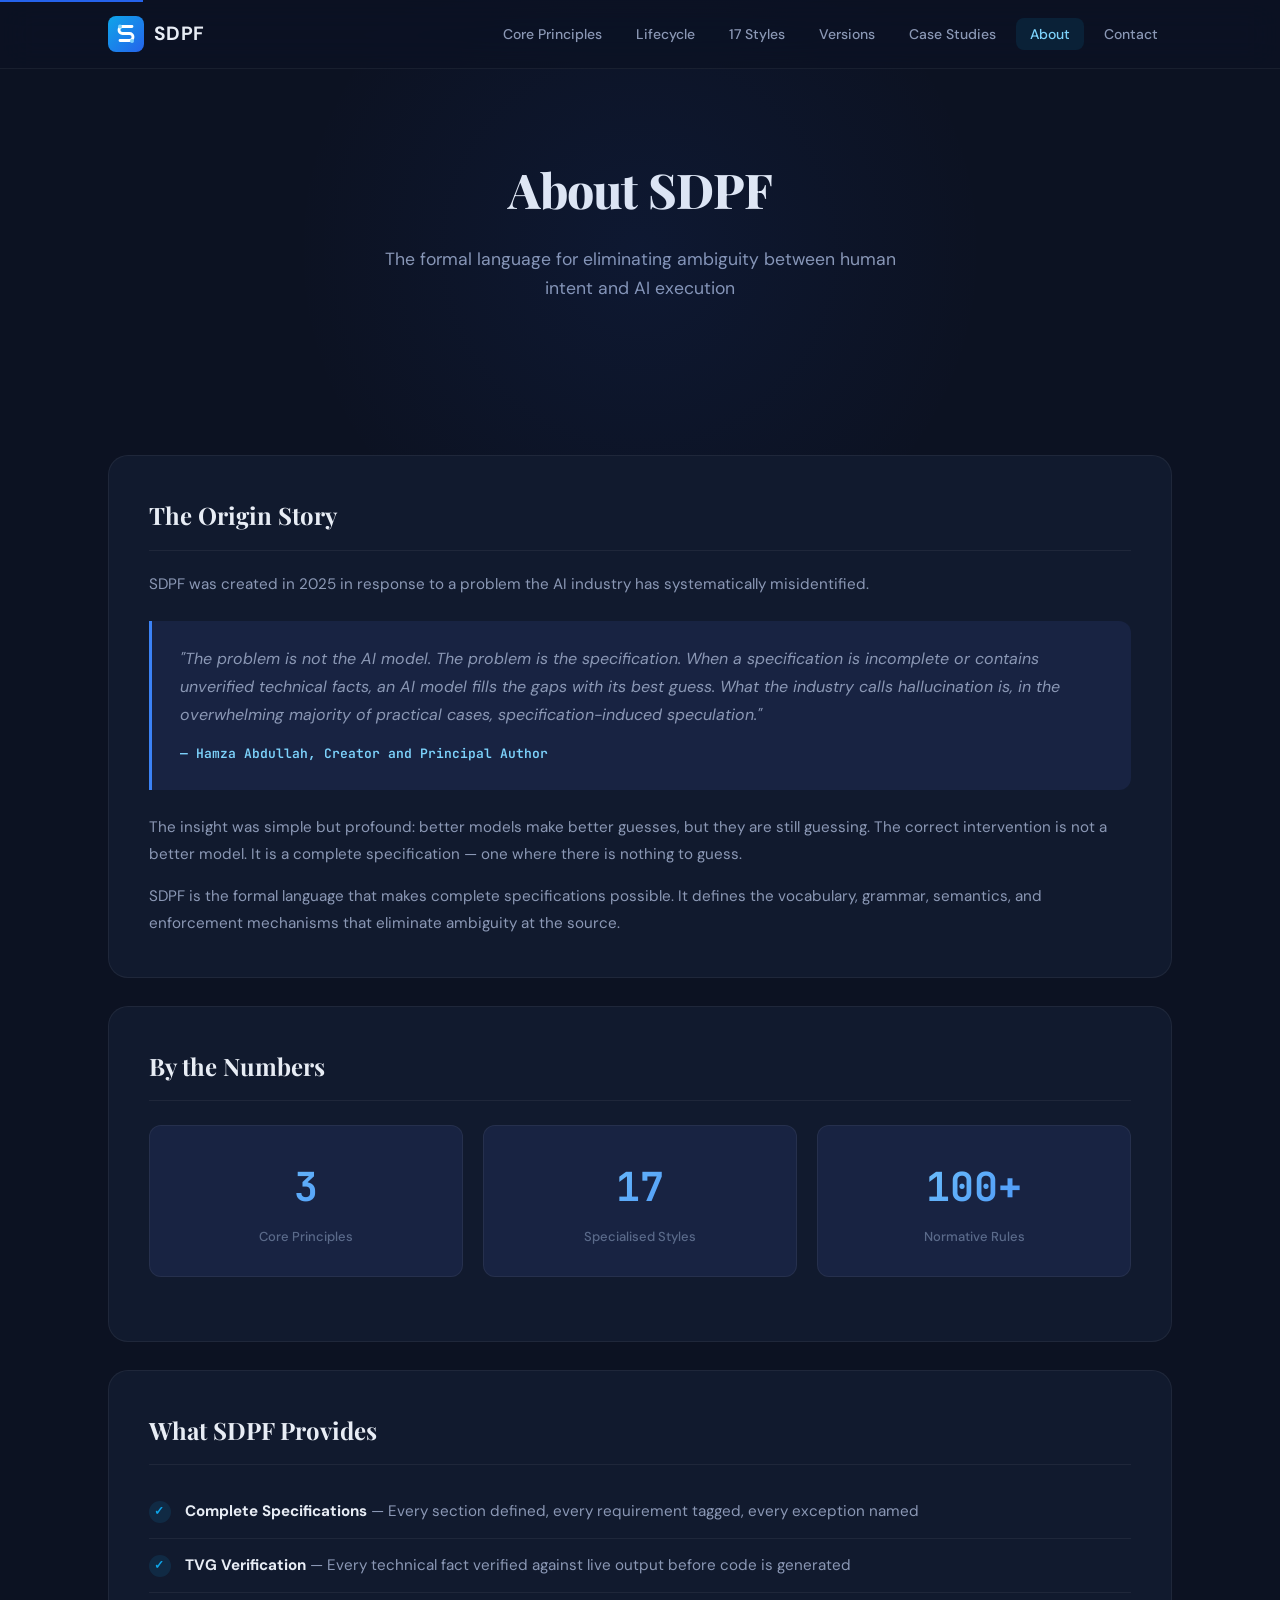
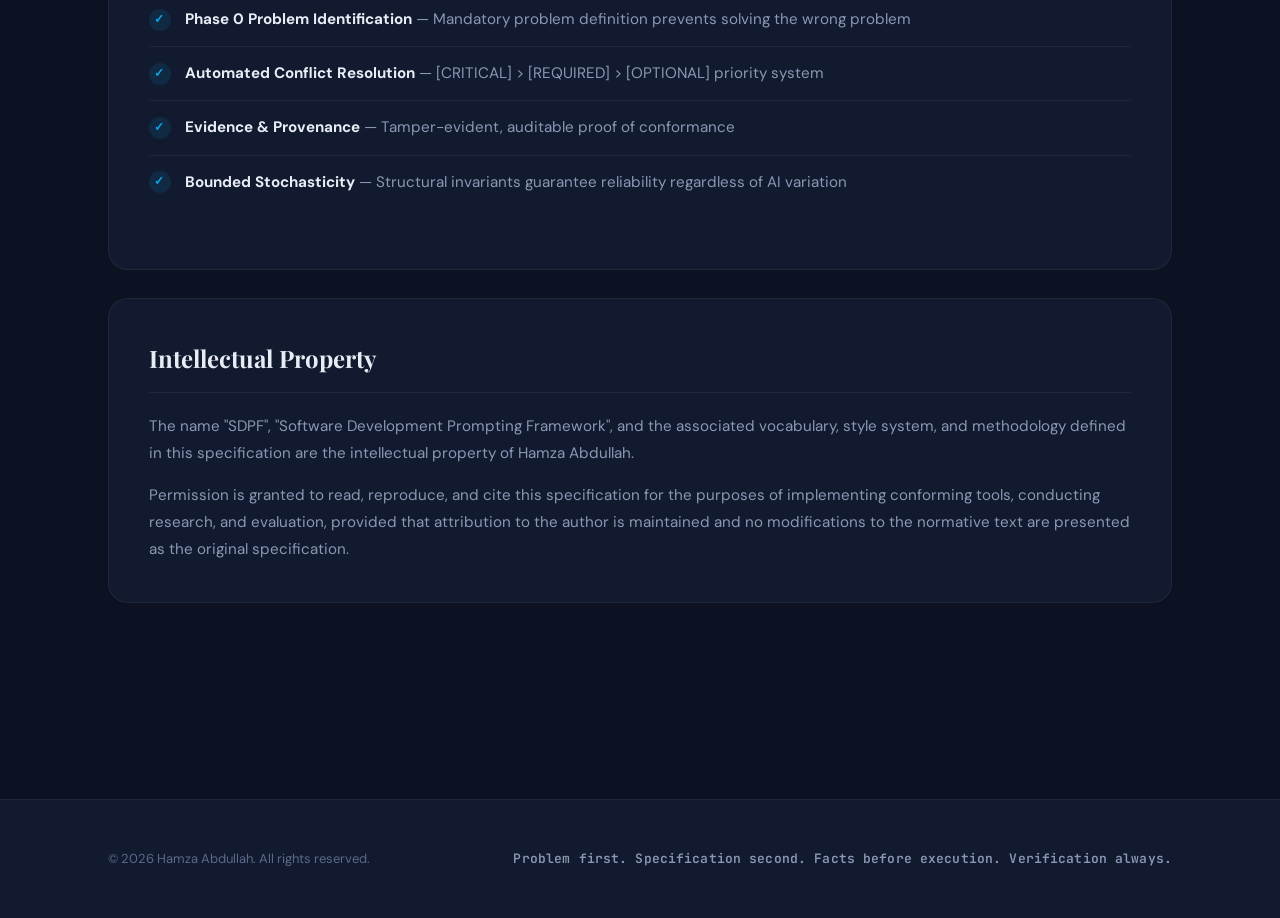
==== about.html @ e467e85b "Added Case Studies" ====
<!DOCTYPE html>
<html lang="en">
<head>
    <meta charset="UTF-8">
    <meta name="viewport" content="width=device-width, initial-scale=1.0">
    <title>About — SDPF</title>
    <meta name="description" content="The origin, philosophy, and intellectual property of the Software Development Prompting Framework.">
    <meta property="og:title" content="About — SDPF">
    <meta property="og:description" content="The formal language for eliminating ambiguity between human intent and AI execution.">
    <meta property="og:type" content="website">
    <link rel="preconnect" href="https://fonts.googleapis.com">
    <link rel="preconnect" href="https://fonts.gstatic.com" crossorigin>
    <link rel="icon" type="image/svg+xml" href="favicon.svg">
    <link rel="stylesheet" href="styles.css">
</head>
<body>
    <a href="#principles" class="skip-link">Skip to content</a>
    <nav>
        <div class="container">
            <a href="index.html" class="logo">
                <svg class="logo-mark" viewBox="0 0 36 36" fill="none" xmlns="http://www.w3.org/2000/svg">
                    <defs>
                        <linearGradient id="logoGrad" x1="0" y1="0" x2="36" y2="36" gradientUnits="userSpaceOnUse">
                            <stop offset="0%" stop-color="#0ea5e9"/>
                            <stop offset="100%" stop-color="#2563eb"/>
                        </linearGradient>
                    </defs>
                    <rect width="36" height="36" rx="8" fill="url(#logoGrad)"/>
                    <path d="M24 10.5H14.5a3.5 3.5 0 0 0 0 7h7a3.5 3.5 0 0 1 0 7H12" stroke="#fff" stroke-width="2.8" stroke-linecap="round" fill="none"/>
                    <circle cx="12" cy="10.5" r="2" fill="#7dd3fc"/>
                    <circle cx="24" cy="25" r="2" fill="#7dd3fc"/>
                </svg>
                SDPF
            </a>
            <button class="nav-toggle" onclick="document.querySelector('.nav-links').classList.toggle('open')" aria-label="Toggle navigation">
                <svg width="22" height="22" viewBox="0 0 24 24" fill="none" stroke="currentColor" stroke-width="2" stroke-linecap="round"><line x1="3" y1="6" x2="21" y2="6"/><line x1="3" y1="12" x2="21" y2="12"/><line x1="3" y1="18" x2="21" y2="18"/></svg>
            </button>
            <ul class="nav-links">
                <li><a href="index.html">Core Principles</a></li>
                <li><a href="index.html#lifecycle">Lifecycle</a></li>
                <li><a href="index.html#styles">17 Styles</a></li>
                <li><a href="index.html#versions">Versions</a></li>
                <li class="has-dropdown">
                    <a href="case_studies.html">Case Studies</a>
                    <ul class="nav-dropdown">
                        <li><a href="case_studies.html#enterprise">Enterprise</a></li>
                        <li><a href="case_studies.html#financial">Financial</a></li>
                        <li><a href="case_studies.html#industrial">Industrial</a></li>
                        <li><a href="case_studies.html#healthcare">Healthcare</a></li>
                    </ul>
                </li>
                <li><a href="about.html" class="active">About</a></li>
                <li><a href="contact.html">Contact</a></li>
            </ul>
        </div>
    </nav>

    <header class="page-header">
        <div class="container">
            <h1>About SDPF</h1>
            <p>The formal language for eliminating ambiguity between human intent and AI execution</p>
        </div>
    </header>

    <section>
        <div class="container">
            <div class="content-card">
                <h2>The Origin Story</h2>
                <p>SDPF was created in 2025 in response to a problem the AI industry has systematically misidentified.</p>
                
                <div class="quote">
                    "The problem is not the AI model. The problem is the specification. When a specification is incomplete or contains unverified technical facts, an AI model fills the gaps with its best guess. What the industry calls hallucination is, in the overwhelming majority of practical cases, specification-induced speculation."
                    <cite>— Hamza Abdullah, Creator and Principal Author</cite>
                </div>

                <p>The insight was simple but profound: better models make better guesses, but they are still guessing. The correct intervention is not a better model. It is a complete specification — one where there is nothing to guess.</p>

                <p>SDPF is the formal language that makes complete specifications possible. It defines the vocabulary, grammar, semantics, and enforcement mechanisms that eliminate ambiguity at the source.</p>
            </div>

            <div class="content-card">
                <h2>By the Numbers</h2>
                <div class="stats-grid">
                    <div class="stat">
                        <div class="stat-number">3</div>
                        <div class="stat-label">Core Principles</div>
                    </div>
                    <div class="stat">
                        <div class="stat-number">17</div>
                        <div class="stat-label">Specialised Styles</div>
                    </div>
                    <div class="stat">
                        <div class="stat-number">100+</div>
                        <div class="stat-label">Normative Rules</div>
                    </div>
                </div>
            </div>

            <div class="content-card">
                <h2>What SDPF Provides</h2>
                <ul class="feature-list">
                    <li><strong>Complete Specifications</strong> — Every section defined, every requirement tagged, every exception named</li>
                    <li><strong>TVG Verification</strong> — Every technical fact verified against live output before code is generated</li>
                    <li><strong>Phase 0 Problem Identification</strong> — Mandatory problem definition prevents solving the wrong problem</li>
                    <li><strong>Automated Conflict Resolution</strong> — [CRITICAL] &gt; [REQUIRED] &gt; [OPTIONAL] priority system</li>
                    <li><strong>Evidence &amp; Provenance</strong> — Tamper-evident, auditable proof of conformance</li>
                    <li><strong>Bounded Stochasticity</strong> — Structural invariants guarantee reliability regardless of AI variation</li>
                </ul>
            </div>

            <div class="content-card">
                <h2>Intellectual Property</h2>
                <p>The name "SDPF", "Software Development Prompting Framework", and the associated vocabulary, style system, and methodology defined in this specification are the intellectual property of Hamza Abdullah.</p>
                <p>Permission is granted to read, reproduce, and cite this specification for the purposes of implementing conforming tools, conducting research, and evaluation, provided that attribution to the author is maintained and no modifications to the normative text are presented as the original specification.</p>
            </div>
        </div>
    </section>

    <footer>
        <div class="container">
            <div class="copyright">&copy; <span id="year"></span> Hamza Abdullah. All rights reserved.</div>
            <div class="tagline">Problem first. Specification second. Facts before execution. Verification always.</div>
        </div>
    </footer>
    <script>document.getElementById('year').textContent=new Date().getFullYear()</script>
</body>
</html>
---- styles.css ----
/* ============================================================
   SDPF — Shared Stylesheet
   Software Development Prompting Framework
   ============================================================ */

@import url('https://fonts.googleapis.com/css2?family=DM+Sans:ital,opsz,wght@0,9..40,400;0,9..40,500;0,9..40,600;0,9..40,700;1,9..40,400&family=JetBrains+Mono:wght@400;500;600&family=Playfair+Display:wght@700;800&display=swap');

:root {
    --primary: #2563eb;
    --primary-light: #3b82f6;
    --primary-dark: #1d4ed8;
    --primary-glow: rgba(37,99,235,0.12);
    --sky: #0ea5e9;
    --sky-light: #7dd3fc;

    --surface-0: #0c1222;
    --surface-1: #111a2e;
    --surface-2: #182342;
    --surface-3: #1e2d52;
    --surface-border: rgba(255,255,255,0.06);

    --text-primary: #e8edf5;
    --text-secondary: #8b98b5;
    --text-muted: #5a6a8a;
    --text-accent: #7dd3fc;

    --success: #34d399;
    --warning: #fbbf24;
    --danger: #f87171;

    --font-body: 'DM Sans', -apple-system, BlinkMacSystemFont, sans-serif;
    --font-display: 'Playfair Display', Georgia, serif;
    --font-mono: 'JetBrains Mono', 'Fira Code', monospace;

    --radius-sm: 8px;
    --radius-md: 12px;
    --radius-lg: 20px;
    --radius-xl: 28px;

    --shadow-card: 0 1px 3px rgba(0,0,0,0.3), 0 0 0 1px var(--surface-border);
    --shadow-elevated: 0 8px 32px rgba(0,0,0,0.4), 0 0 0 1px var(--surface-border);
    --shadow-glow: 0 0 40px rgba(37,99,235,0.15);
}

/* ---- Reset ---- */
.skip-link {
    position: absolute;
    top: -40px;
    left: 0;
    background: var(--primary);
    color: white;
    padding: 8px 16px;
    z-index: 9999;
    transition: top 0.2s;
}
.skip-link:focus {
    top: 0;
}

*, *::before, *::after { margin: 0; padding: 0; box-sizing: border-box; }

html { scroll-behavior: smooth; }

body {
    font-family: var(--font-body);
    background: var(--surface-0);
    color: var(--text-primary);
    line-height: 1.65;
    -webkit-font-smoothing: antialiased;
    overflow-x: hidden;
}

::selection {
    background: var(--primary);
    color: white;
}

img { max-width: 100%; display: block; }
a { color: var(--sky-light); text-decoration: none; transition: color 0.2s; }
a:hover { color: var(--sky); }

.container {
    max-width: 1120px;
    margin: 0 auto;
    padding: 0 28px;
}

/* ============================================================
   Navigation
   ============================================================ */
nav {
    position: fixed;
    top: 0; left: 0; right: 0;
    z-index: 1000;
    background: rgba(12,18,34,0.8);
    backdrop-filter: blur(16px) saturate(1.4);
    -webkit-backdrop-filter: blur(16px) saturate(1.4);
    border-bottom: 1px solid var(--surface-border);
}

nav .container {
    display: flex;
    justify-content: space-between;
    align-items: center;
    height: 68px;
}

.logo {
    font-family: var(--font-body);
    font-weight: 700;
    font-size: 1.2rem;
    color: var(--text-primary);
    text-decoration: none;
    display: flex;
    align-items: center;
    gap: 10px;
    letter-spacing: 0.02em;
}

.logo-mark {
    width: 36px;
    height: 36px;
    flex-shrink: 0;
}

.nav-links {
    display: flex;
    gap: 6px;
    list-style: none;
    align-items: center;
}

.nav-links a {
    color: var(--text-secondary);
    text-decoration: none;
    font-size: 14px;
    font-weight: 500;
    padding: 7px 14px;
    border-radius: var(--radius-sm);
    transition: all 0.2s;
}

.nav-links a:hover {
    color: var(--text-primary);
    background: var(--surface-2);
}

.nav-links a.active {
    color: var(--sky-light);
    background: rgba(14,165,233,0.1);
}

/* Mobile hamburger */
.nav-toggle {
    display: none;
    background: none;
    border: none;
    cursor: pointer;
    width: 40px;
    height: 40px;
    border-radius: var(--radius-sm);
    align-items: center;
    justify-content: center;
    color: var(--text-secondary);
    transition: background 0.2s;
}

.nav-toggle:hover { background: var(--surface-2); }

.nav-toggle svg { display: block; }

/* ---- Dropdown Menu ---- */
.nav-links li.has-dropdown {
    position: relative;
}

.nav-dropdown {
    display: none;
    position: absolute;
    top: 100%;
    left: 50%;
    transform: translateX(-50%);
    background: var(--surface-1);
    border: 1px solid var(--surface-border);
    border-radius: var(--radius-md);
    padding: 8px 0;
    min-width: 200px;
    box-shadow: var(--shadow-elevated);
    z-index: 100;
}

.nav-links li.has-dropdown:hover .nav-dropdown,
.nav-links li.has-dropdown:focus-within .nav-dropdown {
    display: block;
}

.nav-dropdown a {
    display: block;
    padding: 10px 16px;
    white-space: nowrap;
    font-size: 13px;
}

.nav-dropdown a:hover {
    background: var(--surface-2);
}

@media (max-width: 860px) {
    .nav-toggle { display: flex; }

    .nav-links {
        display: none;
        position: absolute;
        top: 68px;
        left: 0; right: 0;
        background: var(--surface-1);
        border-bottom: 1px solid var(--surface-border);
        flex-direction: column;
        padding: 12px 16px;
        gap: 2px;
    }

    .nav-links.open { display: flex; }

    .nav-links a {
        display: block;
        padding: 12px 16px;
        font-size: 15px;
        border-radius: var(--radius-sm);
    }

    /* Mobile dropdown */
    .nav-links li.has-dropdown {
        display: flex;
        flex-direction: column;
    }

    .nav-dropdown {
        position: static;
        transform: none;
        background: var(--surface-2);
        border: none;
        border-radius: var(--radius-sm);
        box-shadow: none;
        padding: 4px 0 4px 16px;
        margin-bottom: 4px;
    }

    .nav-dropdown a {
        padding: 10px 16px;
    }
}

/* ============================================================
   Hero (index page)
   ============================================================ */
.hero {
    padding: 160px 0 100px;
    text-align: center;
    position: relative;
    overflow: hidden;
}

.hero::before {
    content: '';
    position: absolute;
    top: -200px;
    left: 50%;
    transform: translateX(-50%);
    width: 900px;
    height: 900px;
    background: radial-gradient(ellipse, rgba(37,99,235,0.12) 0%, transparent 70%);
    pointer-events: none;
}

.hero-badge {
    display: inline-flex;
    align-items: center;
    gap: 8px;
    background: rgba(14,165,233,0.1);
    color: var(--sky-light);
    padding: 8px 16px;
    border-radius: 999px;
    font-size: 13px;
    font-weight: 600;
    font-family: var(--font-mono);
    margin-bottom: 28px;
    border: 1px solid rgba(14,165,233,0.15);
    letter-spacing: 0.02em;
}

.hero-badge .dot {
    width: 6px; height: 6px;
    background: var(--success);
    border-radius: 50%;
    animation: pulse-dot 2s ease-in-out infinite;
}

@keyframes pulse-dot {
    0%, 100% { opacity: 1; }
    50% { opacity: 0.4; }
}

.hero h1 {
    font-family: var(--font-display);
    font-size: clamp(2.4rem, 5vw, 4rem);
    font-weight: 800;
    color: var(--text-primary);
    margin-bottom: 20px;
    letter-spacing: -0.02em;
    line-height: 1.15;
}

.hero h1 .accent {
    background: linear-gradient(135deg, var(--sky-light), var(--primary-light));
    -webkit-background-clip: text;
    -webkit-text-fill-color: transparent;
    background-clip: text;
}

.hero .subtitle {
    font-size: 1.2rem;
    color: var(--text-secondary);
    max-width: 560px;
    margin: 0 auto 44px;
    line-height: 1.7;
}

.hero-actions {
    display: flex;
    gap: 14px;
    justify-content: center;
    flex-wrap: wrap;
}

/* Buttons */
.btn {
    display: inline-flex;
    align-items: center;
    gap: 10px;
    padding: 14px 28px;
    border-radius: var(--radius-md);
    font-size: 15px;
    font-weight: 600;
    font-family: var(--font-body);
    text-decoration: none;
    transition: all 0.25s;
    cursor: pointer;
    border: none;
}

.btn-primary {
    background: linear-gradient(135deg, var(--primary) 0%, var(--sky) 100%);
    color: white;
    box-shadow: 0 2px 16px rgba(37,99,235,0.3);
}

.btn-primary:hover {
    transform: translateY(-2px);
    box-shadow: 0 6px 24px rgba(37,99,235,0.4);
    color: white;
}

.btn-secondary {
    background: var(--surface-2);
    color: var(--text-primary);
    border: 1px solid var(--surface-border);
}

.btn-secondary:hover {
    border-color: var(--primary-light);
    color: var(--sky-light);
    background: var(--surface-3);
}

/* Problem callout */
.problem-callout {
    max-width: 740px;
    margin: 56px auto 0;
    padding: 28px 32px;
    background: var(--surface-1);
    border-radius: var(--radius-lg);
    border-left: 3px solid var(--warning);
    text-align: left;
}

.problem-callout .label {
    font-size: 11px;
    font-weight: 700;
    text-transform: uppercase;
    letter-spacing: 0.1em;
    color: var(--warning);
    margin-bottom: 10px;
    font-family: var(--font-mono);
}

.problem-callout p {
    font-size: 0.95rem;
    color: var(--text-secondary);
    font-style: italic;
    line-height: 1.7;
}

/* ============================================================
   Page Header (about, contact)
   ============================================================ */
.page-header {
    padding: 150px 0 64px;
    text-align: center;
    position: relative;
}

.page-header::before {
    content: '';
    position: absolute;
    top: -100px; left: 50%;
    transform: translateX(-50%);
    width: 700px; height: 700px;
    background: radial-gradient(ellipse, rgba(37,99,235,0.08) 0%, transparent 70%);
    pointer-events: none;
}

.page-header h1 {
    font-family: var(--font-display);
    font-size: clamp(2rem, 4vw, 3rem);
    font-weight: 800;
    color: var(--text-primary);
    margin-bottom: 16px;
    letter-spacing: -0.02em;
}

.page-header p {
    color: var(--text-secondary);
    font-size: 1.1rem;
    max-width: 540px;
    margin: 0 auto;
}

/* ============================================================
   Sections
   ============================================================ */
section {
    padding: 88px 0;
    position: relative;
}

.section-header {
    text-align: center;
    margin-bottom: 56px;
}

.section-header h2 {
    font-family: var(--font-display);
    font-size: clamp(1.6rem, 3vw, 2.4rem);
    color: var(--text-primary);
    margin-bottom: 14px;
    letter-spacing: -0.01em;
}

.section-header p {
    color: var(--text-secondary);
    max-width: 560px;
    margin: 0 auto;
    font-size: 1rem;
}

/* ============================================================
   Principles Grid
   ============================================================ */
.principles-grid {
    display: grid;
    grid-template-columns: repeat(3, 1fr);
    gap: 20px;
}

.principle-card {
    background: var(--surface-1);
    border: 1px solid var(--surface-border);
    border-radius: var(--radius-lg);
    padding: 32px;
    position: relative;
    overflow: hidden;
    transition: transform 0.3s, box-shadow 0.3s;
}

.principle-card:hover {
    transform: translateY(-4px);
    box-shadow: var(--shadow-glow);
}

.principle-card::before {
    content: '';
    position: absolute;
    top: 0; left: 0; right: 0;
    height: 3px;
}

.principle-card.p1::before { background: linear-gradient(90deg, var(--primary-light), var(--sky)); }
.principle-card.p2::before { background: linear-gradient(90deg, var(--success), #6ee7b7); }
.principle-card.p3::before { background: linear-gradient(90deg, #a78bfa, #818cf8); }

.principle-number {
    font-size: 12px;
    font-weight: 700;
    text-transform: uppercase;
    letter-spacing: 0.08em;
    color: var(--text-muted);
    margin-bottom: 14px;
    font-family: var(--font-mono);
}

.principle-card h3 {
    font-size: 1.2rem;
    color: var(--text-primary);
    margin-bottom: 12px;
    font-weight: 700;
}

.principle-card p {
    color: var(--text-secondary);
    font-size: 0.92rem;
    line-height: 1.65;
}

/* ============================================================
   Key Terms
   ============================================================ */
.terms-grid {
    display: grid;
    grid-template-columns: repeat(2, 1fr);
    gap: 16px;
}

.term-card {
    background: var(--surface-1);
    border: 1px solid var(--surface-border);
    border-radius: var(--radius-md);
    padding: 24px;
    transition: border-color 0.2s;
}

.term-card:hover { border-color: rgba(37,99,235,0.3); }

.term-card dt {
    font-weight: 600;
    color: var(--sky-light);
    font-family: var(--font-mono);
    font-size: 13px;
    margin-bottom: 8px;
}

.term-card dd {
    color: var(--text-secondary);
    font-size: 0.92rem;
}

/* ============================================================
   Lifecycle
   ============================================================ */
.lifecycle-section {
    background: var(--surface-1);
    border-top: 1px solid var(--surface-border);
    border-bottom: 1px solid var(--surface-border);
}

.lifecycle-wrapper {
    display: grid;
    grid-template-columns: 1fr 1fr;
    gap: 40px;
}

.phase {
    background: var(--surface-2);
    border-radius: var(--radius-lg);
    padding: 32px;
    border: 1px solid var(--surface-border);
}

.phase-label {
    font-size: 11px;
    font-weight: 700;
    text-transform: uppercase;
    letter-spacing: 0.12em;
    color: var(--text-muted);
    margin-bottom: 6px;
    font-family: var(--font-mono);
}

.phase h3 {
    font-size: 1.35rem;
    margin-bottom: 28px;
    color: var(--text-primary);
}

.phase-steps {
    display: flex;
    flex-direction: column;
    gap: 18px;
}

.step {
    display: flex;
    gap: 16px;
    align-items: flex-start;
}

.step-number {
    width: 32px; height: 32px;
    background: var(--surface-3);
    border-radius: 50%;
    display: flex;
    align-items: center;
    justify-content: center;
    font-size: 12px;
    font-weight: 700;
    flex-shrink: 0;
    color: var(--sky-light);
    font-family: var(--font-mono);
    border: 1px solid var(--surface-border);
}

.step-content { flex: 1; }
.step-content strong {
    display: block;
    margin-bottom: 3px;
    color: var(--text-primary);
    font-weight: 600;
}

.step-content span {
    color: var(--text-muted);
    font-size: 0.88rem;
}

/* ============================================================
   Styles Grid (17 styles)
   ============================================================ */
.styles-grid {
    display: grid;
    grid-template-columns: repeat(3, 1fr);
    gap: 14px;
}

.style-card {
    background: var(--surface-1);
    border: 1px solid var(--surface-border);
    border-radius: var(--radius-md);
    padding: 22px;
    transition: all 0.25s;
}

.style-card:hover {
    border-color: rgba(37,99,235,0.35);
    box-shadow: 0 0 20px rgba(37,99,235,0.08);
    transform: translateY(-2px);
}

.style-card .id {
    font-family: var(--font-mono);
    font-size: 11px;
    font-weight: 600;
    color: var(--sky-light);
    margin-bottom: 8px;
    letter-spacing: 0.02em;
}

.style-card h4 {
    font-size: 0.95rem;
    color: var(--text-primary);
    margin-bottom: 6px;
    font-weight: 600;
}

.style-card p {
    font-size: 0.82rem;
    color: var(--text-muted);
    line-height: 1.5;
}

/* ============================================================
   Version Table
   ============================================================ */
.version-table {
    width: 100%;
    background: var(--surface-1);
    border-radius: var(--radius-lg);
    overflow: hidden;
    border: 1px solid var(--surface-border);
}

.version-table table {
    width: 100%;
    border-collapse: collapse;
}

.version-table th {
    background: var(--surface-2);
    color: var(--text-secondary);
    padding: 16px 24px;
    text-align: left;
    font-size: 11px;
    font-weight: 700;
    text-transform: uppercase;
    letter-spacing: 0.08em;
    font-family: var(--font-mono);
}

.version-table td {
    padding: 16px 24px;
    border-bottom: 1px solid var(--surface-border);
    font-size: 0.92rem;
    color: var(--text-secondary);
}

.version-table tr:last-child td { border-bottom: none; }

.version-table .version {
    font-family: var(--font-mono);
    font-weight: 600;
    color: var(--sky-light);
}

.version-table .tag {
    display: inline-block;
    padding: 4px 10px;
    border-radius: 6px;
    font-size: 11px;
    font-weight: 600;
    font-family: var(--font-mono);
    letter-spacing: 0.02em;
}

.tag-breaking { background: rgba(248,113,113,0.15); color: var(--danger); }
.tag-minor { background: rgba(59,130,246,0.12); color: var(--primary-light); }

/* ============================================================
   Citation
   ============================================================ */
.citation {
    background: var(--surface-1);
    border: 1px solid var(--surface-border);
    border-radius: var(--radius-md);
    padding: 28px;
    font-family: var(--font-mono);
    font-size: 13px;
    color: var(--text-secondary);
    line-height: 1.7;
}

/* ============================================================
   Content Cards (about page)
   ============================================================ */
.content-card {
    background: var(--surface-1);
    border: 1px solid var(--surface-border);
    border-radius: var(--radius-lg);
    padding: 40px;
    margin-bottom: 28px;
}

.content-card h2 {
    font-family: var(--font-display);
    font-size: 1.5rem;
    color: var(--text-primary);
    margin-bottom: 20px;
    padding-bottom: 14px;
    border-bottom: 1px solid var(--surface-border);
}

.content-card p {
    color: var(--text-secondary);
    margin-bottom: 16px;
    font-size: 0.95rem;
    line-height: 1.75;
}

.content-card p:last-child { margin-bottom: 0; }

.quote {
    background: var(--surface-2);
    border-left: 3px solid var(--primary-light);
    padding: 24px 28px;
    border-radius: 0 var(--radius-md) var(--radius-md) 0;
    margin: 24px 0;
    font-style: italic;
    color: var(--text-secondary);
    line-height: 1.75;
}

.quote cite {
    display: block;
    margin-top: 14px;
    font-style: normal;
    font-weight: 600;
    color: var(--sky-light);
    font-size: 13px;
    font-family: var(--font-mono);
}

.feature-list {
    list-style: none;
    margin: 20px 0;
}

.feature-list li {
    padding: 14px 0 14px 36px;
    position: relative;
    border-bottom: 1px solid var(--surface-border);
    color: var(--text-secondary);
    font-size: 0.95rem;
}

.feature-list li:last-child { border-bottom: none; }

.feature-list li::before {
    content: '';
    position: absolute;
    left: 0; top: 50%;
    transform: translateY(-50%);
    width: 22px; height: 22px;
    background: rgba(14,165,233,0.12);
    border-radius: 50%;
}

.feature-list li::after {
    content: '✓';
    position: absolute;
    left: 5px; top: 50%;
    transform: translateY(-50%);
    color: var(--sky);
    font-size: 12px;
    font-weight: 700;
}

.feature-list li strong { color: var(--text-primary); }

/* Stats grid */
.stats-grid {
    display: grid;
    grid-template-columns: repeat(3, 1fr);
    gap: 20px;
    margin: 24px 0;
}

.stat {
    text-align: center;
    padding: 28px;
    background: var(--surface-2);
    border-radius: var(--radius-md);
    border: 1px solid var(--surface-border);
}

.stat-number {
    font-size: 2.5rem;
    font-weight: 700;
    font-family: var(--font-mono);
    background: linear-gradient(135deg, var(--sky-light), var(--primary-light));
    -webkit-background-clip: text;
    -webkit-text-fill-color: transparent;
    background-clip: text;
}

.stat-label {
    color: var(--text-muted);
    font-size: 13px;
    margin-top: 6px;
    font-weight: 500;
}

/* ============================================================
   Contact Page
   ============================================================ */
.contact-grid {
    display: grid;
    grid-template-columns: 1fr 1fr;
    gap: 36px;
}

.contact-form {
    background: var(--surface-1);
    border: 1px solid var(--surface-border);
    border-radius: var(--radius-lg);
    padding: 40px;
}

.contact-form h2 {
    font-family: var(--font-display);
    font-size: 1.5rem;
    color: var(--text-primary);
    margin-bottom: 28px;
}

.form-group { margin-bottom: 20px; }

.form-group label {
    display: block;
    font-weight: 600;
    color: var(--text-primary);
    margin-bottom: 8px;
    font-size: 13px;
    letter-spacing: 0.01em;
}

.form-group input,
.form-group textarea,
.form-group select {
    width: 100%;
    padding: 13px 16px;
    border: 1px solid var(--surface-border);
    border-radius: var(--radius-sm);
    font-family: var(--font-body);
    font-size: 15px;
    transition: all 0.2s;
    background: var(--surface-2);
    color: var(--text-primary);
}

.form-group input::placeholder,
.form-group textarea::placeholder {
    color: var(--text-muted);
}

.form-group input:focus,
.form-group textarea:focus,
.form-group select:focus {
    outline: none;
    border-color: var(--primary-light);
    box-shadow: 0 0 0 3px var(--primary-glow);
}

.form-group textarea {
    min-height: 120px;
    resize: vertical;
}

.form-group select option {
    background: var(--surface-1);
    color: var(--text-primary);
}

.contact-info {
    display: flex;
    flex-direction: column;
    gap: 20px;
}

.info-card {
    background: var(--surface-1);
    border: 1px solid var(--surface-border);
    border-radius: var(--radius-lg);
    padding: 28px;
    flex: 1;
    transition: border-color 0.2s;
}

.info-card:hover { border-color: rgba(37,99,235,0.25); }

.info-card h3 {
    font-size: 1rem;
    color: var(--text-primary);
    margin-bottom: 12px;
    display: flex;
    align-items: center;
    gap: 10px;
    font-weight: 700;
}

.info-card .icon {
    width: 36px; height: 36px;
    background: var(--surface-2);
    border-radius: var(--radius-sm);
    display: flex;
    align-items: center;
    justify-content: center;
    color: var(--sky-light);
    flex-shrink: 0;
}

.info-card p {
    color: var(--text-secondary);
    font-size: 0.9rem;
    line-height: 1.65;
}

.info-card a {
    color: var(--sky-light);
}

.social-links {
    display: flex;
    gap: 10px;
    margin-top: 14px;
}

.social-link {
    width: 40px; height: 40px;
    background: var(--surface-2);
    border-radius: var(--radius-sm);
    display: flex;
    align-items: center;
    justify-content: center;
    color: var(--text-muted);
    transition: all 0.25s;
    text-decoration: none;
    border: 1px solid var(--surface-border);
}

.social-link:hover {
    background: var(--primary);
    color: white;
    border-color: var(--primary);
}

.response-time {
    background: var(--surface-2);
    border-radius: var(--radius-md);
    padding: 18px 20px;
    margin-top: 20px;
    border: 1px solid rgba(52,211,153,0.15);
}

.response-time .label {
    font-size: 11px;
    font-weight: 700;
    text-transform: uppercase;
    letter-spacing: 0.08em;
    color: var(--success);
    margin-bottom: 2px;
    font-family: var(--font-mono);
}

.response-time .value {
    color: var(--success);
    font-weight: 600;
    font-size: 0.95rem;
}

/* ============================================================
   Footer
   ============================================================ */
footer {
    background: var(--surface-1);
    border-top: 1px solid var(--surface-border);
    padding: 48px 0;
    margin-top: 80px;
}

footer .container {
    display: flex;
    justify-content: space-between;
    align-items: center;
}

footer .copyright {
    color: var(--text-muted);
    font-size: 13px;
}

footer .tagline {
    font-weight: 600;
    color: var(--text-secondary);
    font-size: 13px;
    font-family: var(--font-mono);
    letter-spacing: 0.01em;
}

/* ============================================================
   Responsive
   ============================================================ */
@media (max-width: 860px) {
    .hero h1 { font-size: 2.2rem; }
    .principles-grid { grid-template-columns: 1fr; }
    .terms-grid { grid-template-columns: 1fr; }
    .lifecycle-wrapper { grid-template-columns: 1fr; }
    .styles-grid { grid-template-columns: repeat(2, 1fr); }
    .contact-grid { grid-template-columns: 1fr; }
    .stats-grid { grid-template-columns: 1fr; }
    footer .container { flex-direction: column; gap: 14px; text-align: center; }
    .content-card { padding: 28px; }
    .contact-form { padding: 28px; }
    .version-table { overflow-x: auto; }
}

@media (max-width: 480px) {
    .styles-grid { grid-template-columns: 1fr; }
    .hero { padding: 130px 0 70px; }
}

/* ============================================================
   Case Studies Page
   ============================================================ */
.case-studies-grid {
    display: grid;
    grid-template-columns: repeat(2, 1fr);
    gap: 24px;
}

.case-study-card {
    background: var(--surface-1);
    border: 1px solid var(--surface-border);
    border-radius: var(--radius-lg);
    padding: 28px;
    transition: all 0.25s;
}

.case-study-card:hover {
    border-color: rgba(37,99,235,0.3);
    box-shadow: var(--shadow-glow);
}

.case-study-card h3 {
    font-size: 1.2rem;
    color: var(--text-primary);
    margin: 16px 0 10px;
    font-weight: 700;
}

.case-study-card p {
    color: var(--text-secondary);
    font-size: 0.9rem;
    line-height: 1.6;
    margin-bottom: 20px;
}

.case-tag {
    display: inline-block;
    padding: 4px 10px;
    border-radius: 6px;
    font-size: 11px;
    font-weight: 600;
    font-family: var(--font-mono);
    letter-spacing: 0.02em;
    margin-right: 8px;
    margin-bottom: 4px;
}

.tag-industry {
    background: rgba(14,165,233,0.12);
    color: var(--sky-light);
}

.tag-format {
    background: rgba(167,139,250,0.12);
    color: #a78bfa;
}

.btn-sm {
    padding: 10px 18px;
    font-size: 13px;
}

@media (max-width: 860px) {
    .case-studies-grid {
        grid-template-columns: 1fr;
    }
}

/* ============================================================
   Case Studies Preview (index page)
   ============================================================ */
.case-studies-preview {
    background: var(--surface-1);
    border-top: 1px solid var(--surface-border);
    border-bottom: 1px solid var(--surface-border);
}

.case-preview-grid {
    display: grid;
    grid-template-columns: repeat(3, 1fr);
    gap: 20px;
}

.case-preview-card {
    background: var(--surface-2);
    border: 1px solid var(--surface-border);
    border-radius: var(--radius-md);
    padding: 24px;
    transition: all 0.25s;
}

.case-preview-card:hover {
    border-color: rgba(37,99,235,0.3);
    transform: translateY(-2px);
}

.case-preview-tag {
    font-size: 10px;
    font-weight: 700;
    text-transform: uppercase;
    letter-spacing: 0.1em;
    color: var(--sky-light);
    font-family: var(--font-mono);
    margin-bottom: 12px;
}

.case-preview-card h4 {
    font-size: 1.05rem;
    color: var(--text-primary);
    margin-bottom: 8px;
    font-weight: 600;
}

.case-preview-card p {
    font-size: 0.85rem;
    color: var(--text-muted);
    margin-bottom: 16px;
    line-height: 1.5;
}

.case-preview-card a {
    font-size: 13px;
    font-weight: 600;
    color: var(--sky-light);
}

.case-preview-card a:hover {
    color: var(--primary-light);
}

@media (max-width: 860px) {
    .case-preview-grid {
        grid-template-columns: 1fr;
    }
}
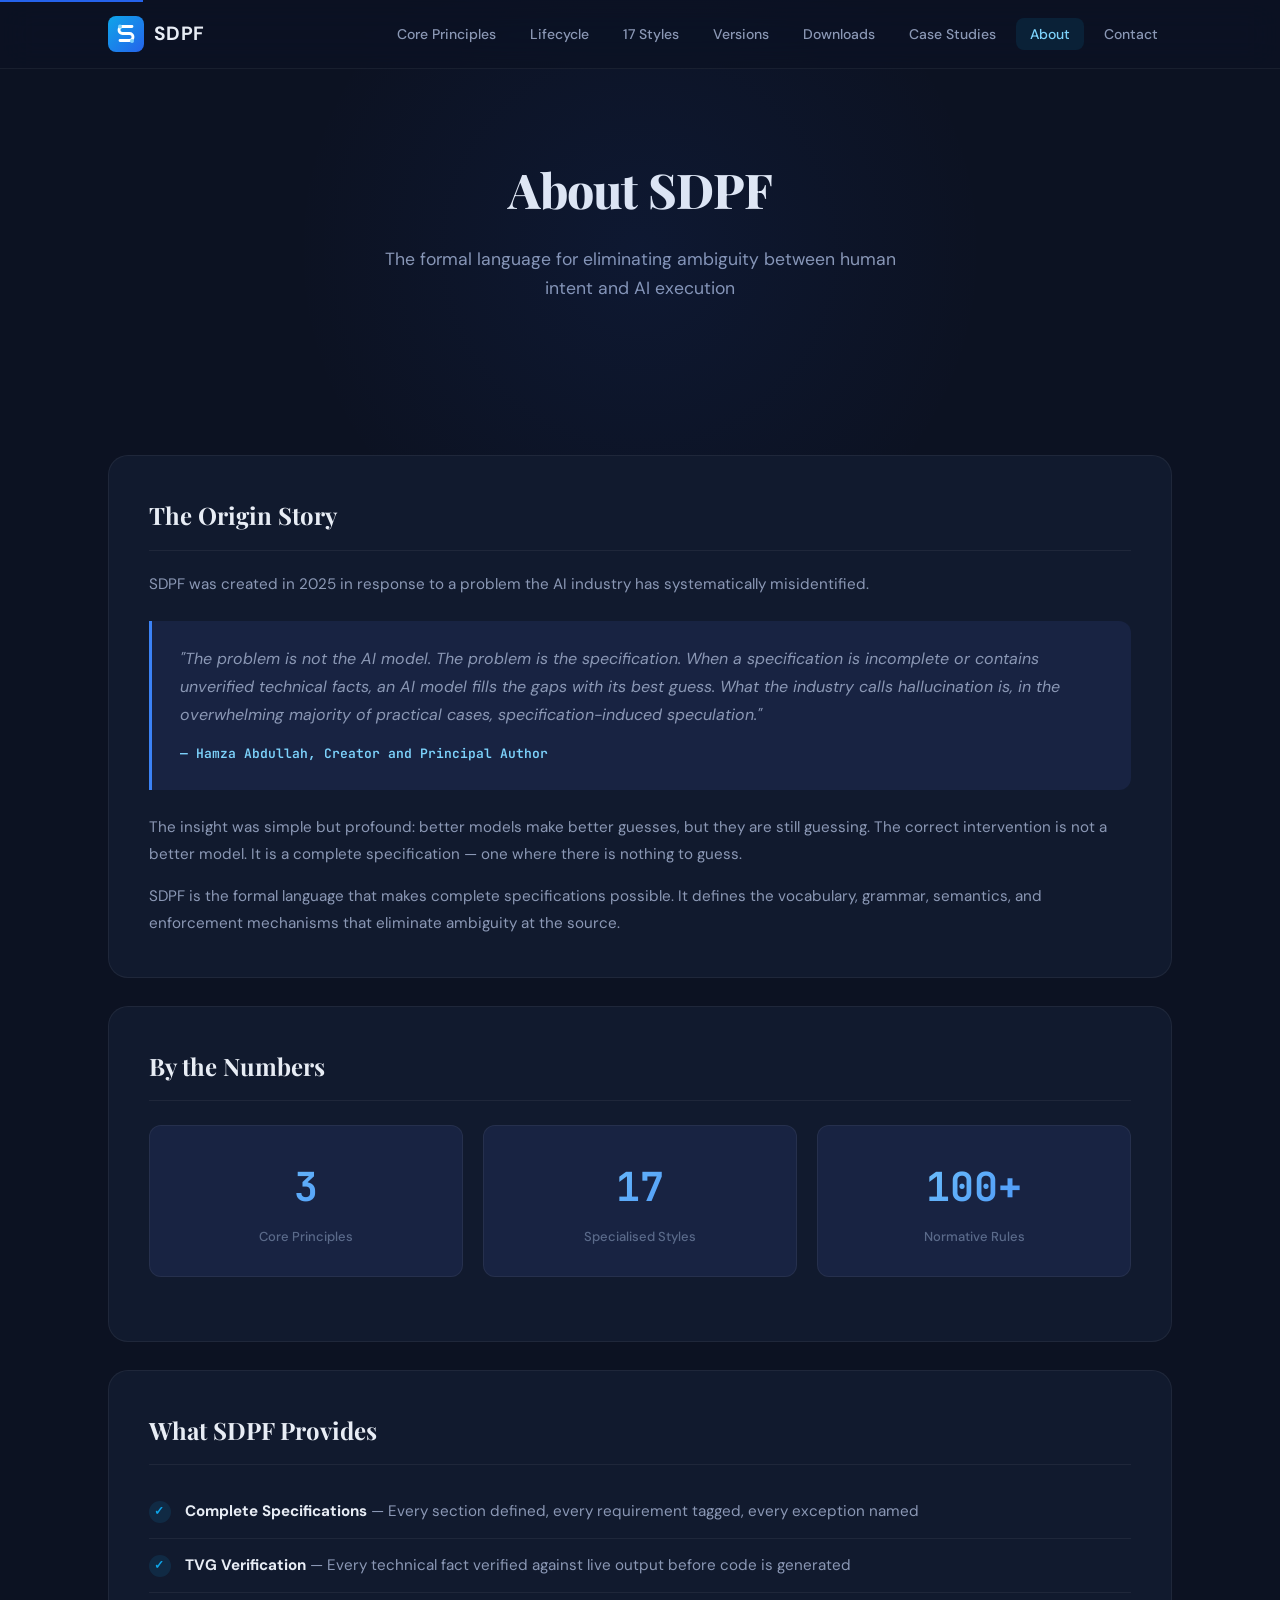
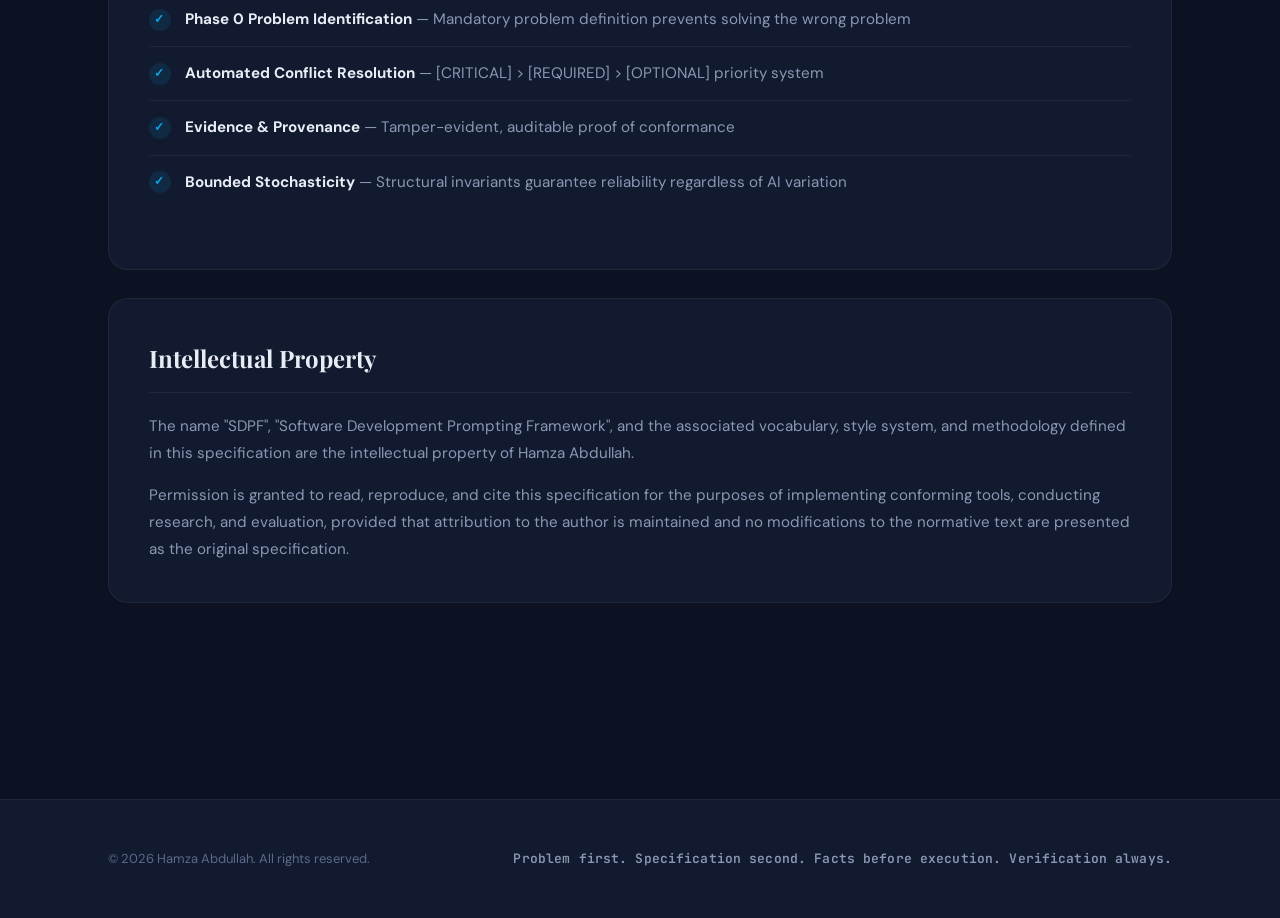
==== commit 9e1d456b: "Updated all links for SEO" ====
--- a/about.html
+++ b/about.html
@@ -11,6 +11,7 @@
     <link rel="preconnect" href="https://fonts.googleapis.com">
     <link rel="preconnect" href="https://fonts.gstatic.com" crossorigin>
     <link rel="icon" type="image/svg+xml" href="favicon.svg">
+    <link rel="canonical" href="https://sdpf.dev/about.html">
     <link rel="stylesheet" href="styles.css">
 </head>
 <body>
@@ -40,6 +41,7 @@
                 <li><a href="index.html#lifecycle">Lifecycle</a></li>
                 <li><a href="index.html#styles">17 Styles</a></li>
                 <li><a href="index.html#versions">Versions</a></li>
+                <li><a href="downloads.html">Downloads</a></li>
                 <li class="has-dropdown">
                     <a href="case_studies.html">Case Studies</a>
                     <ul class="nav-dropdown">
--- a/styles.css
+++ b/styles.css
@@ -1222,3 +1222,110 @@
         grid-template-columns: 1fr;
     }
 }
+
+/* ============================================================
+   Downloads Page
+   ============================================================ */
+.downloads-grid {
+    display: grid;
+    grid-template-columns: repeat(2, 1fr);
+    gap: 20px;
+}
+
+.download-card {
+    display: flex;
+    align-items: flex-start;
+    gap: 16px;
+    background: var(--surface-1);
+    border: 1px solid var(--surface-border);
+    border-radius: var(--radius-lg);
+    padding: 24px;
+    transition: all 0.25s;
+}
+
+.download-card:hover {
+    border-color: rgba(37,99,235,0.3);
+    box-shadow: var(--shadow-glow);
+}
+
+.download-icon {
+    width: 48px;
+    height: 48px;
+    background: var(--surface-2);
+    border-radius: var(--radius-md);
+    display: flex;
+    align-items: center;
+    justify-content: center;
+    color: var(--sky-light);
+    flex-shrink: 0;
+}
+
+.download-info {
+    flex: 1;
+    min-width: 0;
+}
+
+.download-info h3 {
+    font-size: 1.05rem;
+    color: var(--text-primary);
+    margin-bottom: 6px;
+    font-weight: 600;
+}
+
+.download-info p {
+    font-size: 0.85rem;
+    color: var(--text-secondary);
+    line-height: 1.5;
+    margin-bottom: 12px;
+}
+
+.download-meta {
+    display: flex;
+    gap: 8px;
+    font-size: 11px;
+    font-family: var(--font-mono);
+}
+
+.download-format {
+    background: rgba(14,165,233,0.12);
+    color: var(--sky-light);
+    padding: 3px 8px;
+    border-radius: 4px;
+    font-weight: 600;
+}
+
+.download-size {
+    background: rgba(52,211,153,0.12);
+    color: var(--success);
+    padding: 3px 8px;
+    border-radius: 4px;
+    font-weight: 600;
+}
+
+.download-tag {
+    background: rgba(167,139,250,0.12);
+    color: #a78bfa;
+    padding: 3px 8px;
+    border-radius: 4px;
+    font-weight: 600;
+}
+
+@media (max-width: 860px) {
+    .downloads-grid {
+        grid-template-columns: 1fr;
+    }
+
+    .download-card {
+        flex-direction: column;
+    }
+
+    .download-icon {
+        width: 40px;
+        height: 40px;
+    }
+
+    .download-card .btn-sm {
+        width: 100%;
+        justify-content: center;
+    }
+}
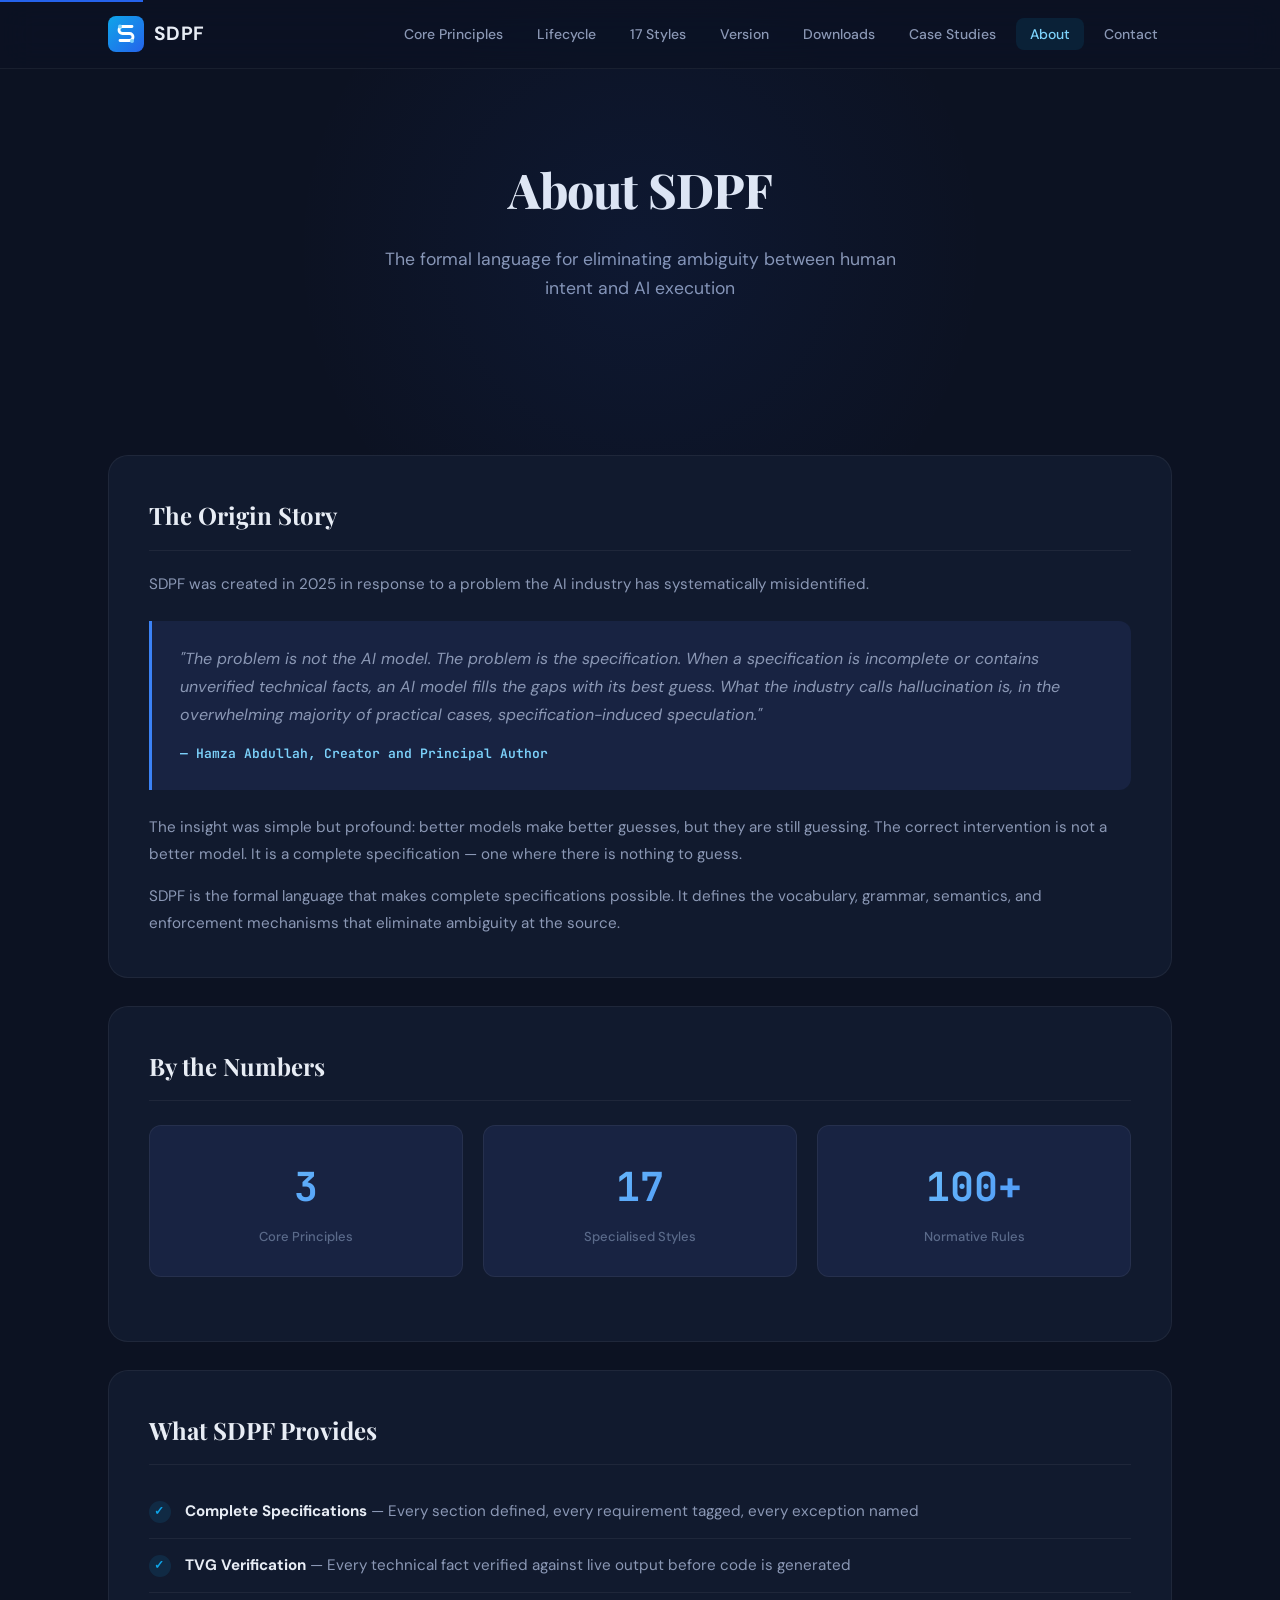
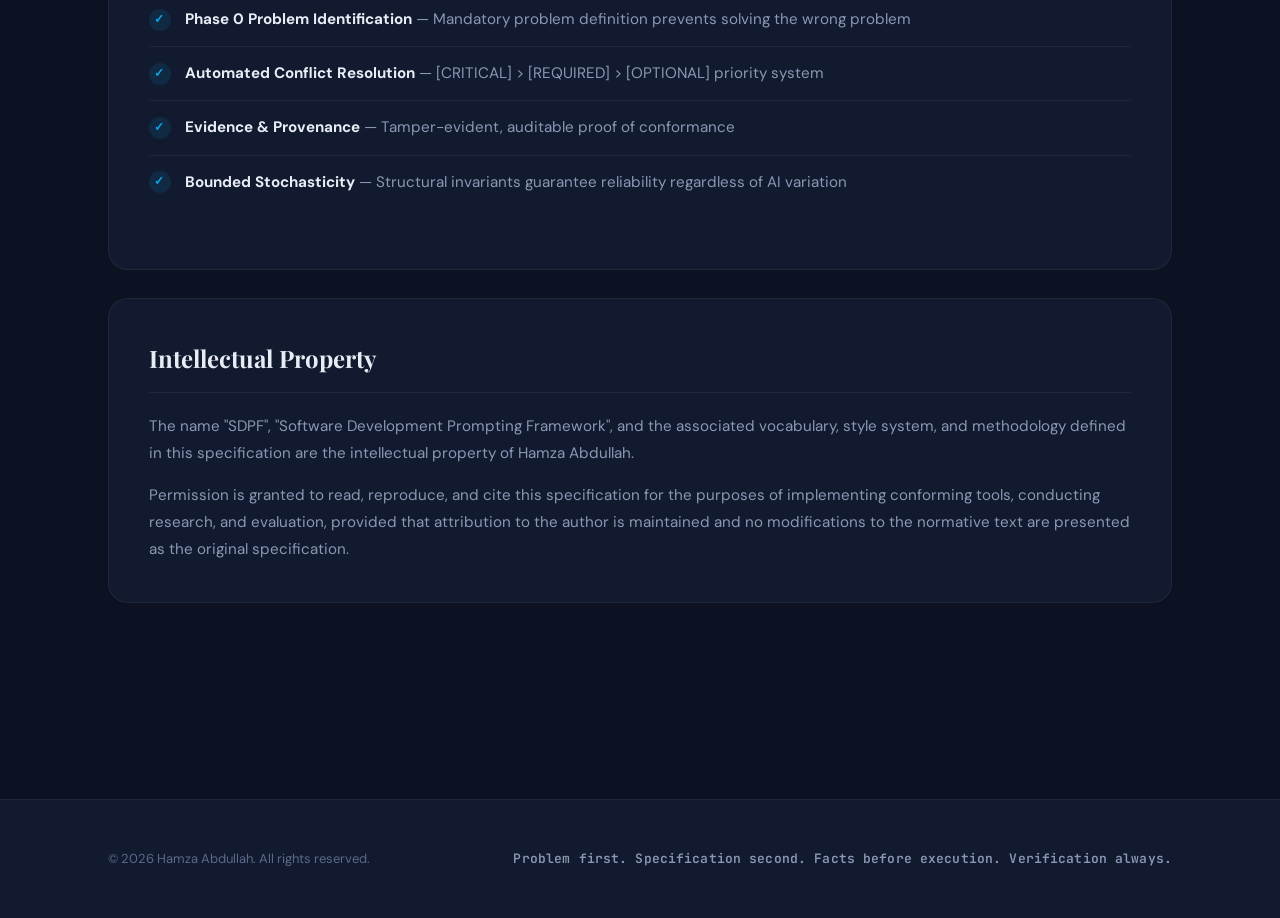
==== commit e4880b2a: "Updated download and version" ====
--- a/about.html
+++ b/about.html
@@ -40,7 +40,15 @@
                 <li><a href="index.html">Core Principles</a></li>
                 <li><a href="index.html#lifecycle">Lifecycle</a></li>
                 <li><a href="index.html#styles">17 Styles</a></li>
-                <li><a href="index.html#versions">Versions</a></li>
+                <li class="has-dropdown">
+                    <a href="downloads.html">Version</a>
+                    <ul class="nav-dropdown">
+                        <li><a href="files/SDPF_vNext_Core_Specification.pdf">v2.0 Next (Preview)</a></li>
+                        <li><a href="files/SDPF_vNext_Comprehensive_Reference_v2.pdf">v2.0 Reference</a></li>
+                        <li><a href="files/SDPF_Language_Specification_v1_3_1.pdf">v1.3.1 (Current)</a></li>
+                        <li><a href="files/SDPF_v1_3_1_Addendum_A.pdf">v1.3.1 Addendum</a></li>
+                    </ul>
+                </li>
                 <li><a href="downloads.html">Downloads</a></li>
                 <li class="has-dropdown">
                     <a href="case_studies.html">Case Studies</a>
--- a/styles.css
+++ b/styles.css
@@ -732,6 +732,9 @@
 
 .tag-breaking { background: rgba(248,113,113,0.15); color: var(--danger); }
 .tag-minor { background: rgba(59,130,246,0.12); color: var(--primary-light); }
+.tag-current { background: rgba(52,211,153,0.15); color: var(--success); }
+.tag-addendum { background: rgba(167,139,250,0.15); color: #a78bfa; }
+.tag-preview { background: rgba(251,191,36,0.15); color: var(--warning); }
 
 /* ============================================================
    Citation
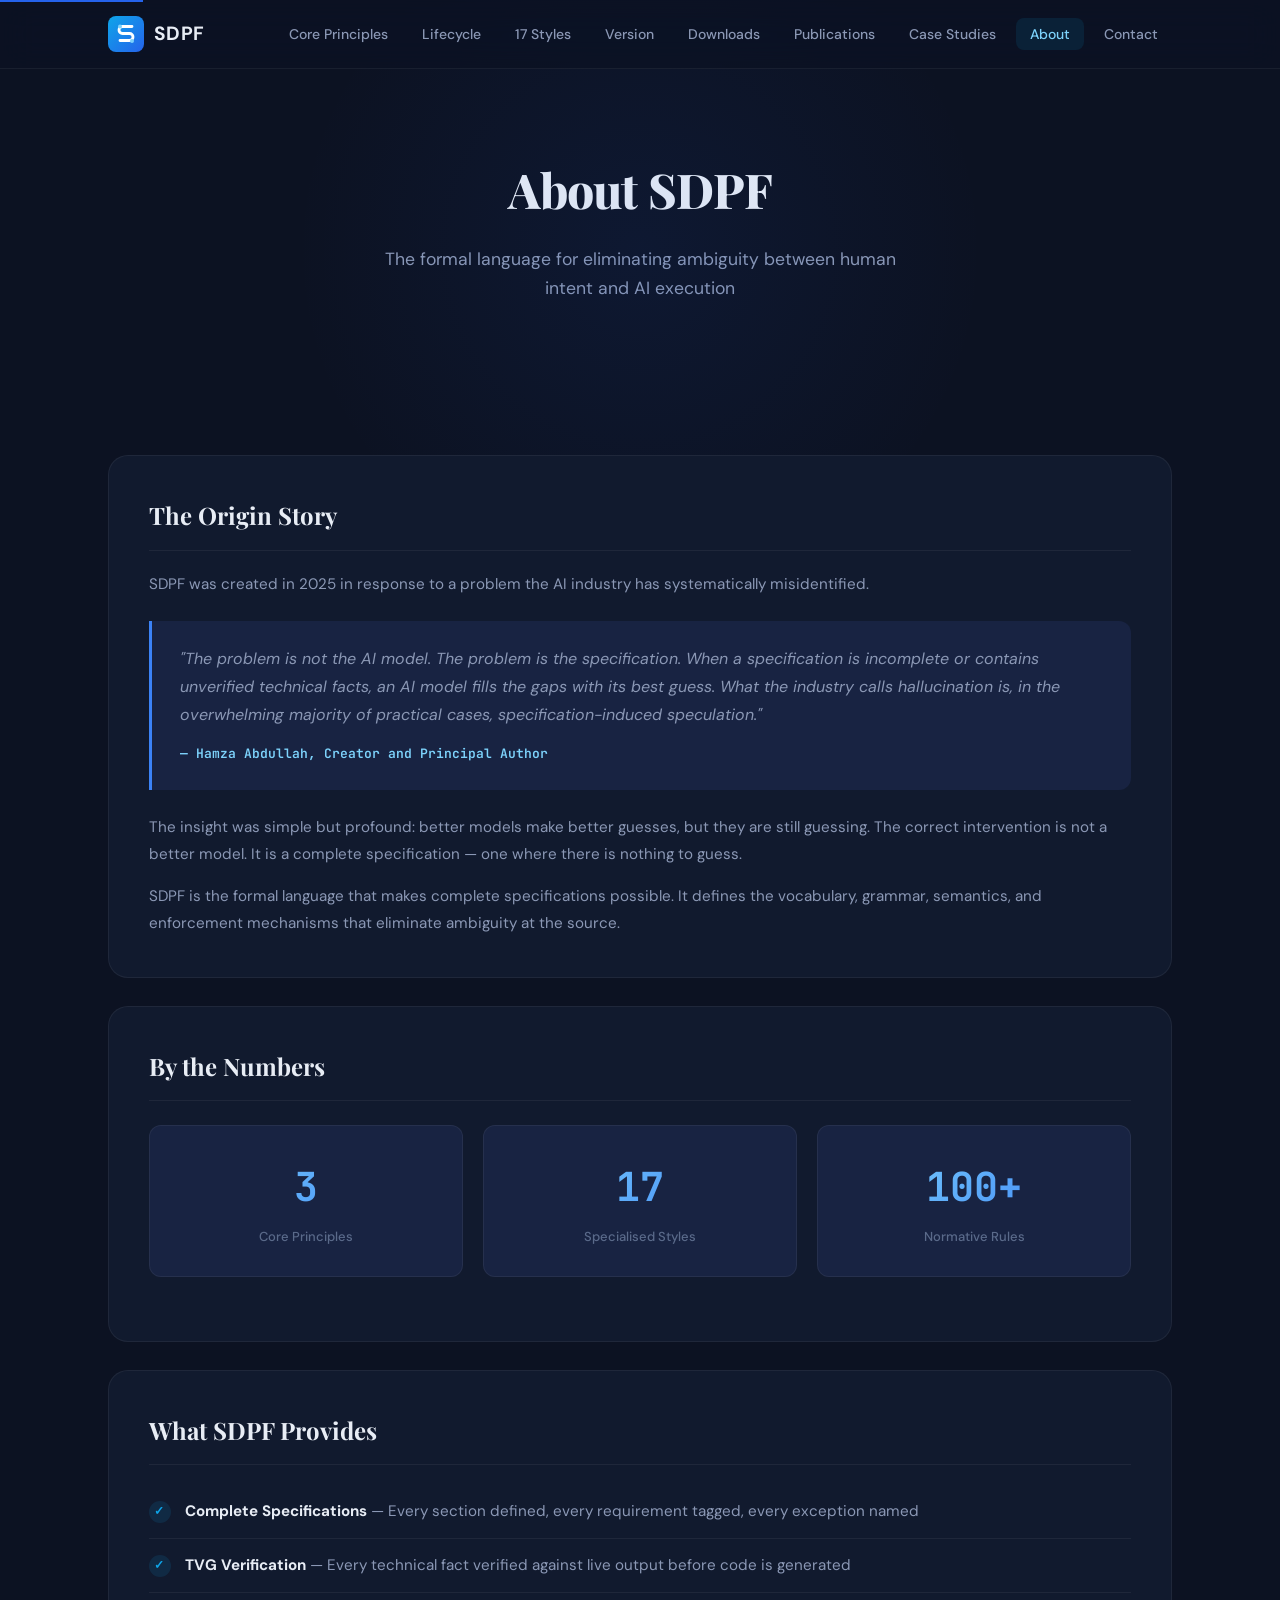
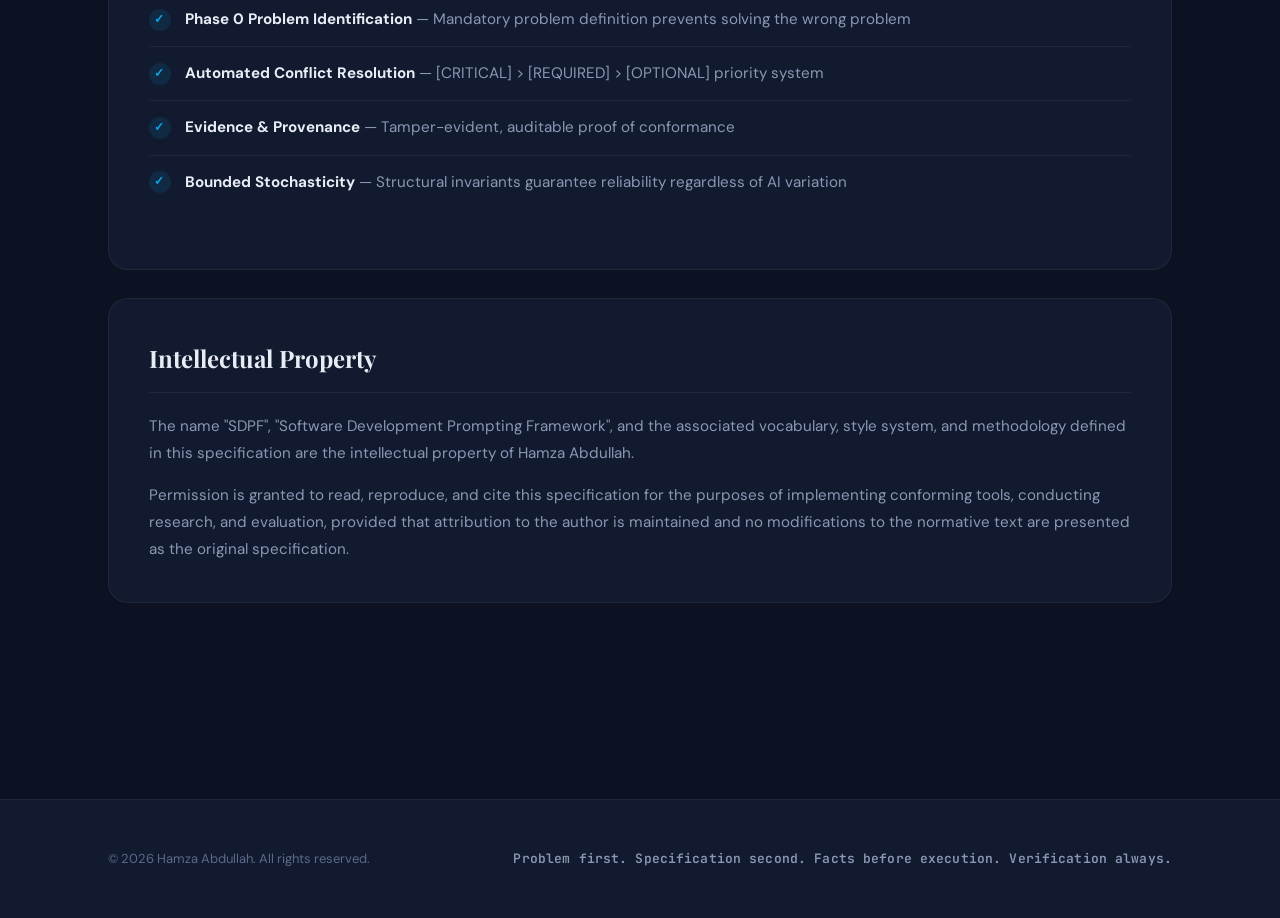
==== commit 9690dd01: "Added Publications" ====
--- a/about.html
+++ b/about.html
@@ -43,13 +43,19 @@
                 <li class="has-dropdown">
                     <a href="downloads.html">Version</a>
                     <ul class="nav-dropdown">
-                        <li><a href="files/SDPF_vNext_Core_Specification.pdf">v2.0 Next (Preview)</a></li>
-                        <li><a href="files/SDPF_vNext_Comprehensive_Reference_v2.pdf">v2.0 Reference</a></li>
                         <li><a href="files/SDPF_Language_Specification_v1_3_1.pdf">v1.3.1 (Current)</a></li>
                         <li><a href="files/SDPF_v1_3_1_Addendum_A.pdf">v1.3.1 Addendum</a></li>
                     </ul>
                 </li>
                 <li><a href="downloads.html">Downloads</a></li>
+                <li class="has-dropdown">
+                    <a href="https://zenodo.org/records/18337940" target="_blank" rel="noopener">Publications</a>
+                    <ul class="nav-dropdown">
+                        <li><a href="https://zenodo.org/records/18337940" target="_blank" rel="noopener">Structural Calculus</a></li>
+                        <li><a href="https://zenodo.org/records/20108904" target="_blank" rel="noopener">Specification Induced Speculation</a></li>
+                        <li><a href="https://zenodo.org/records/19598632" target="_blank" rel="noopener">SDPF Language Spec v1.3.1</a></li>
+                    </ul>
+                </li>
                 <li class="has-dropdown">
                     <a href="case_studies.html">Case Studies</a>
                     <ul class="nav-dropdown">
--- a/styles.css
+++ b/styles.css
@@ -735,6 +735,7 @@
 .tag-current { background: rgba(52,211,153,0.15); color: var(--success); }
 .tag-addendum { background: rgba(167,139,250,0.15); color: #a78bfa; }
 .tag-preview { background: rgba(251,191,36,0.15); color: var(--warning); }
+.tag-coming { background: rgba(251,191,36,0.15); color: var(--warning); }
 
 /* ============================================================
    Citation
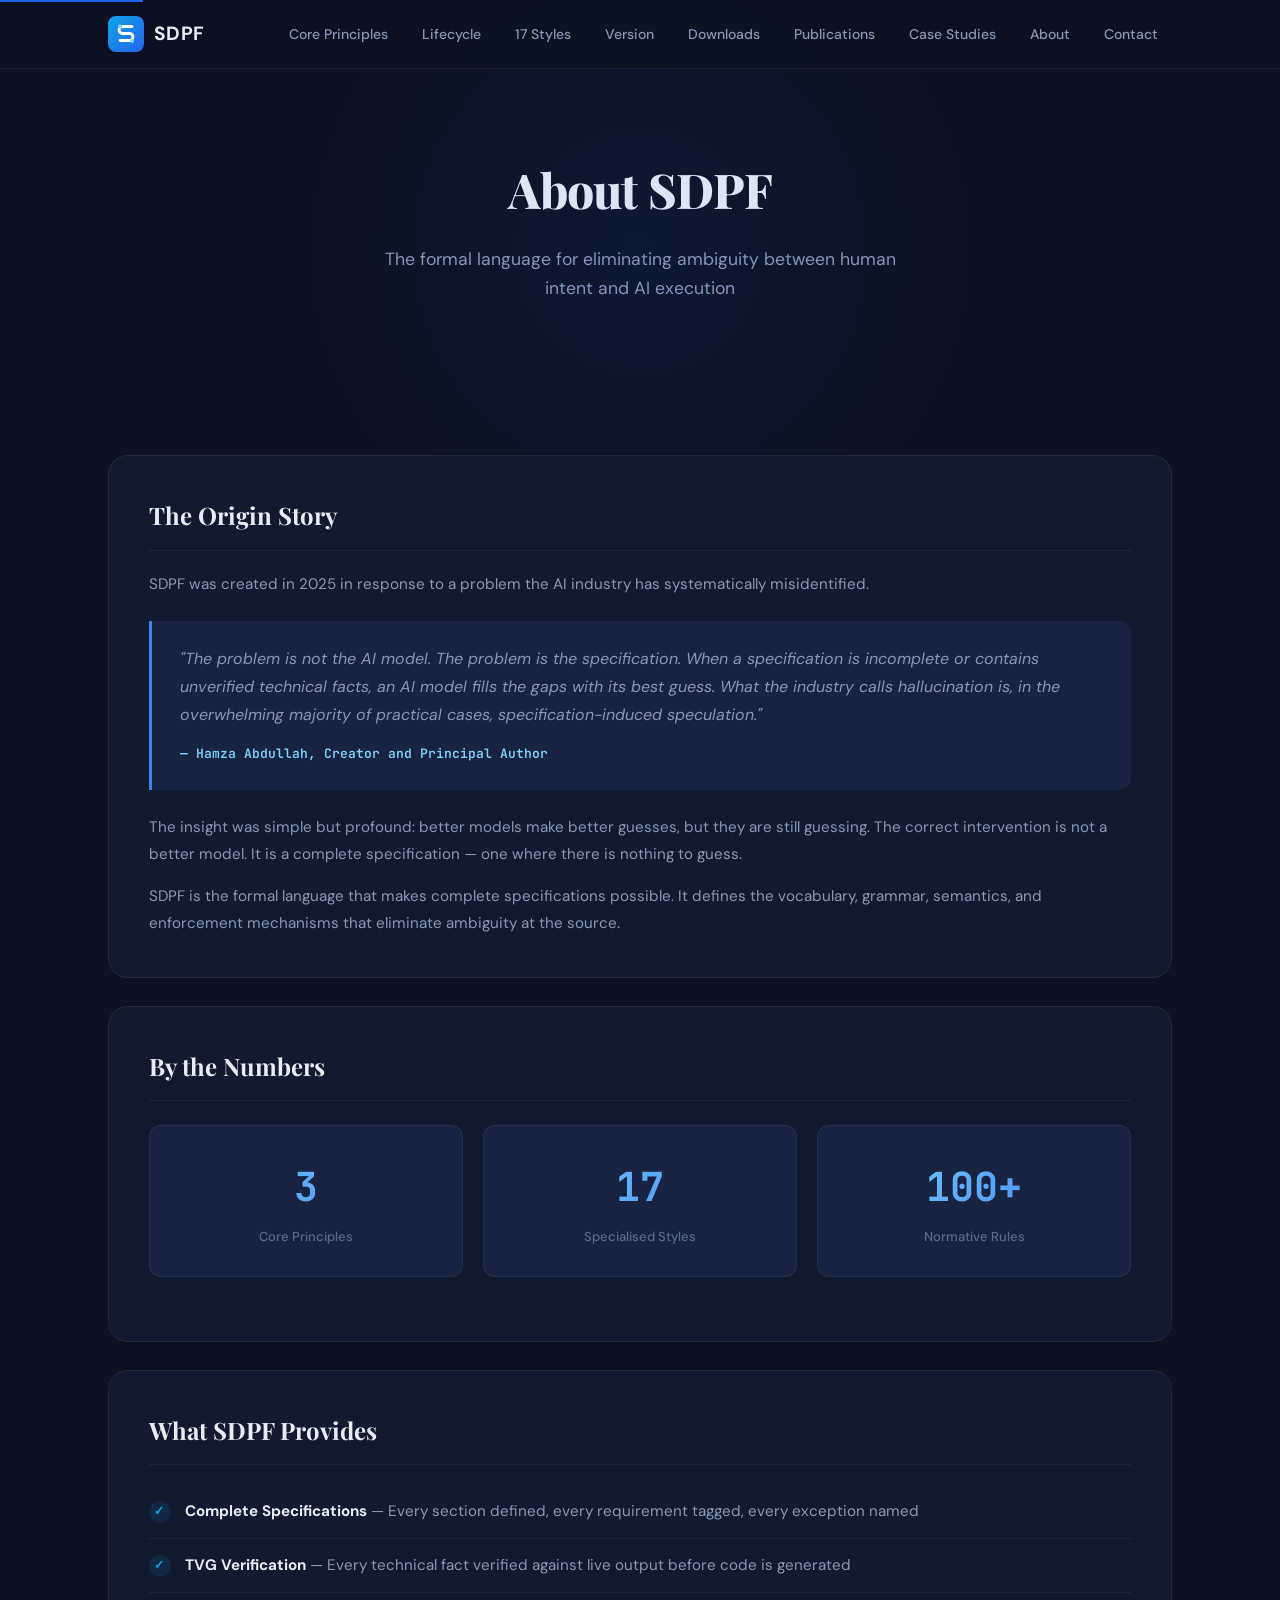
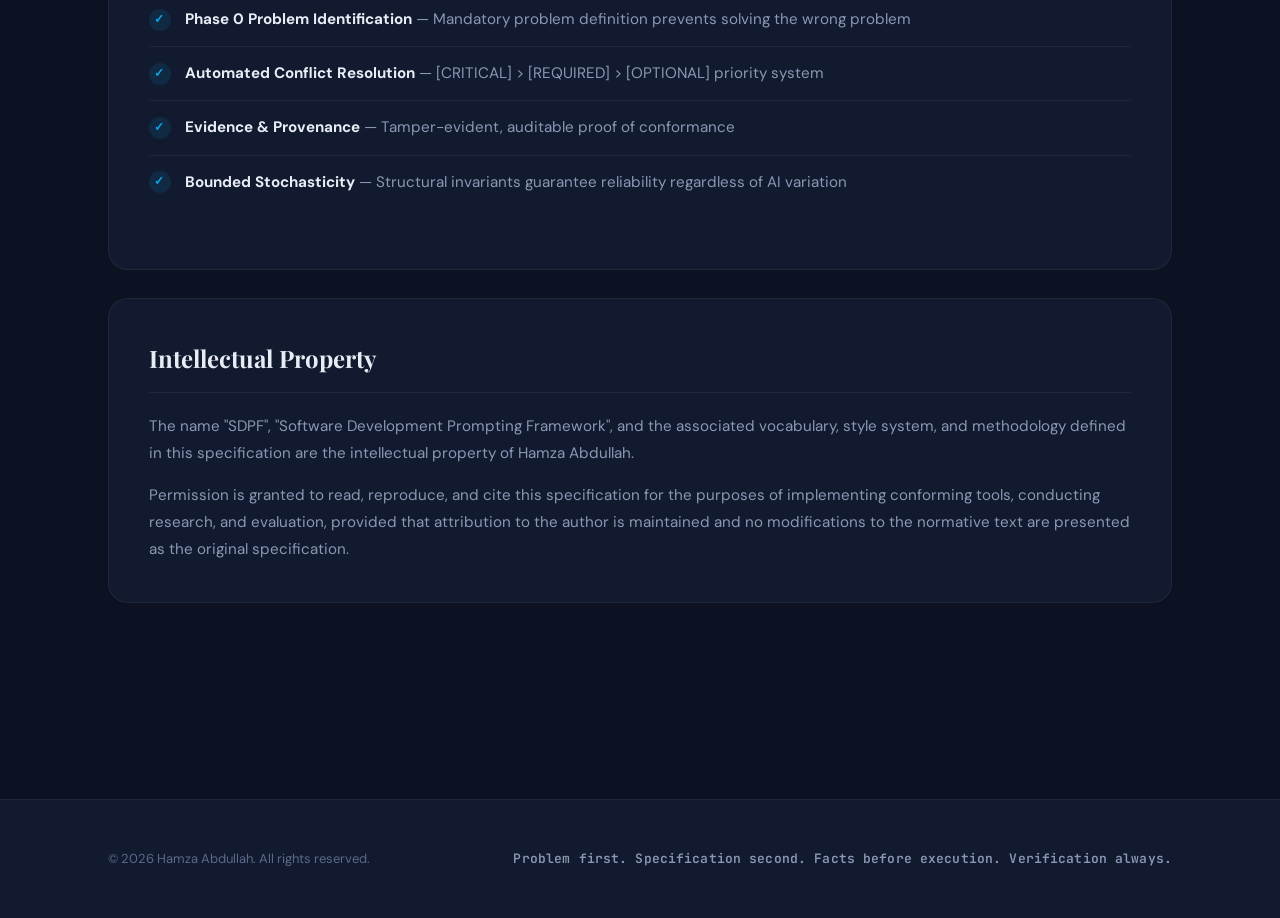
==== commit bdcb8a06: "Fix Menu highlightinh error" ====
--- a/about.html
+++ b/about.html
@@ -65,7 +65,7 @@
                         <li><a href="case_studies.html#healthcare">Healthcare</a></li>
                     </ul>
                 </li>
-                <li><a href="about.html" class="active">About</a></li>
+                <li><a href="about.html">About</a></li>
                 <li><a href="contact.html">Contact</a></li>
             </ul>
         </div>
--- a/styles.css
+++ b/styles.css
@@ -59,7 +59,11 @@
 
 *, *::before, *::after { margin: 0; padding: 0; box-sizing: border-box; }
 
-html { scroll-behavior: smooth; }
+html { 
+    scroll-behavior: smooth;
+    max-width: 100vw;
+    overflow-x: hidden;
+}
 
 body {
     font-family: var(--font-body);
@@ -92,7 +96,7 @@
     position: fixed;
     top: 0; left: 0; right: 0;
     z-index: 1000;
-    background: rgba(12,18,34,0.8);
+    background: rgba(12,18,34,0.95);
     backdrop-filter: blur(16px) saturate(1.4);
     -webkit-backdrop-filter: blur(16px) saturate(1.4);
     border-bottom: 1px solid var(--surface-border);
@@ -153,16 +157,18 @@
 /* Mobile hamburger */
 .nav-toggle {
     display: none;
-    background: none;
-    border: none;
+    background: var(--surface-2);
+    border: 1px solid var(--surface-border);
     cursor: pointer;
-    width: 40px;
-    height: 40px;
+    width: 48px;
+    height: 48px;
+    min-width: 48px;
     border-radius: var(--radius-sm);
     align-items: center;
     justify-content: center;
-    color: var(--text-secondary);
+    color: white;
     transition: background 0.2s;
+    z-index: 1002;
 }
 
 .nav-toggle:hover { background: var(--surface-2); }
@@ -218,6 +224,7 @@
         flex-direction: column;
         padding: 12px 16px;
         gap: 2px;
+        z-index: 1001;
     }
 
     .nav-links.open { display: flex; }
@@ -322,8 +329,16 @@
     font-size: 1.2rem;
     color: var(--text-secondary);
     max-width: 560px;
-    margin: 0 auto 44px;
+    margin: 0 auto 12px;
     line-height: 1.7;
+}
+
+.hero .tagline-hero {
+    font-size: 0.9rem;
+    color: var(--text-accent);
+    font-family: var(--font-mono);
+    margin-bottom: 32px;
+    letter-spacing: 0.02em;
 }
 
 .hero-actions {
@@ -402,8 +417,42 @@
 }
 
 /* ============================================================
-   Page Header (about, contact)
-   ============================================================ */
+   What Is SDPF Section
+   ============================================================ */
+#what-is-sdpf {
+    padding: 40px 0;
+    background: var(--surface-1);
+    border-bottom: 1px solid var(--surface-border);
+}
+
+.what-is-block {
+    max-width: 640px;
+    margin: 0 auto;
+    text-align: center;
+}
+
+.what-is-block h2 {
+    font-family: var(--font-display);
+    font-size: 1.4rem;
+    color: var(--text-primary);
+    margin-bottom: 16px;
+}
+
+.what-is-block p {
+    color: var(--text-secondary);
+    font-size: 0.95rem;
+    line-height: 1.7;
+    margin-bottom: 12px;
+}
+
+.what-is-block p:last-of-type {
+    margin-bottom: 20px;
+}
+
+.what-is-block a {
+    color: var(--sky-light);
+    font-weight: 600;
+}
 .page-header {
     padding: 150px 0 64px;
     text-align: center;
